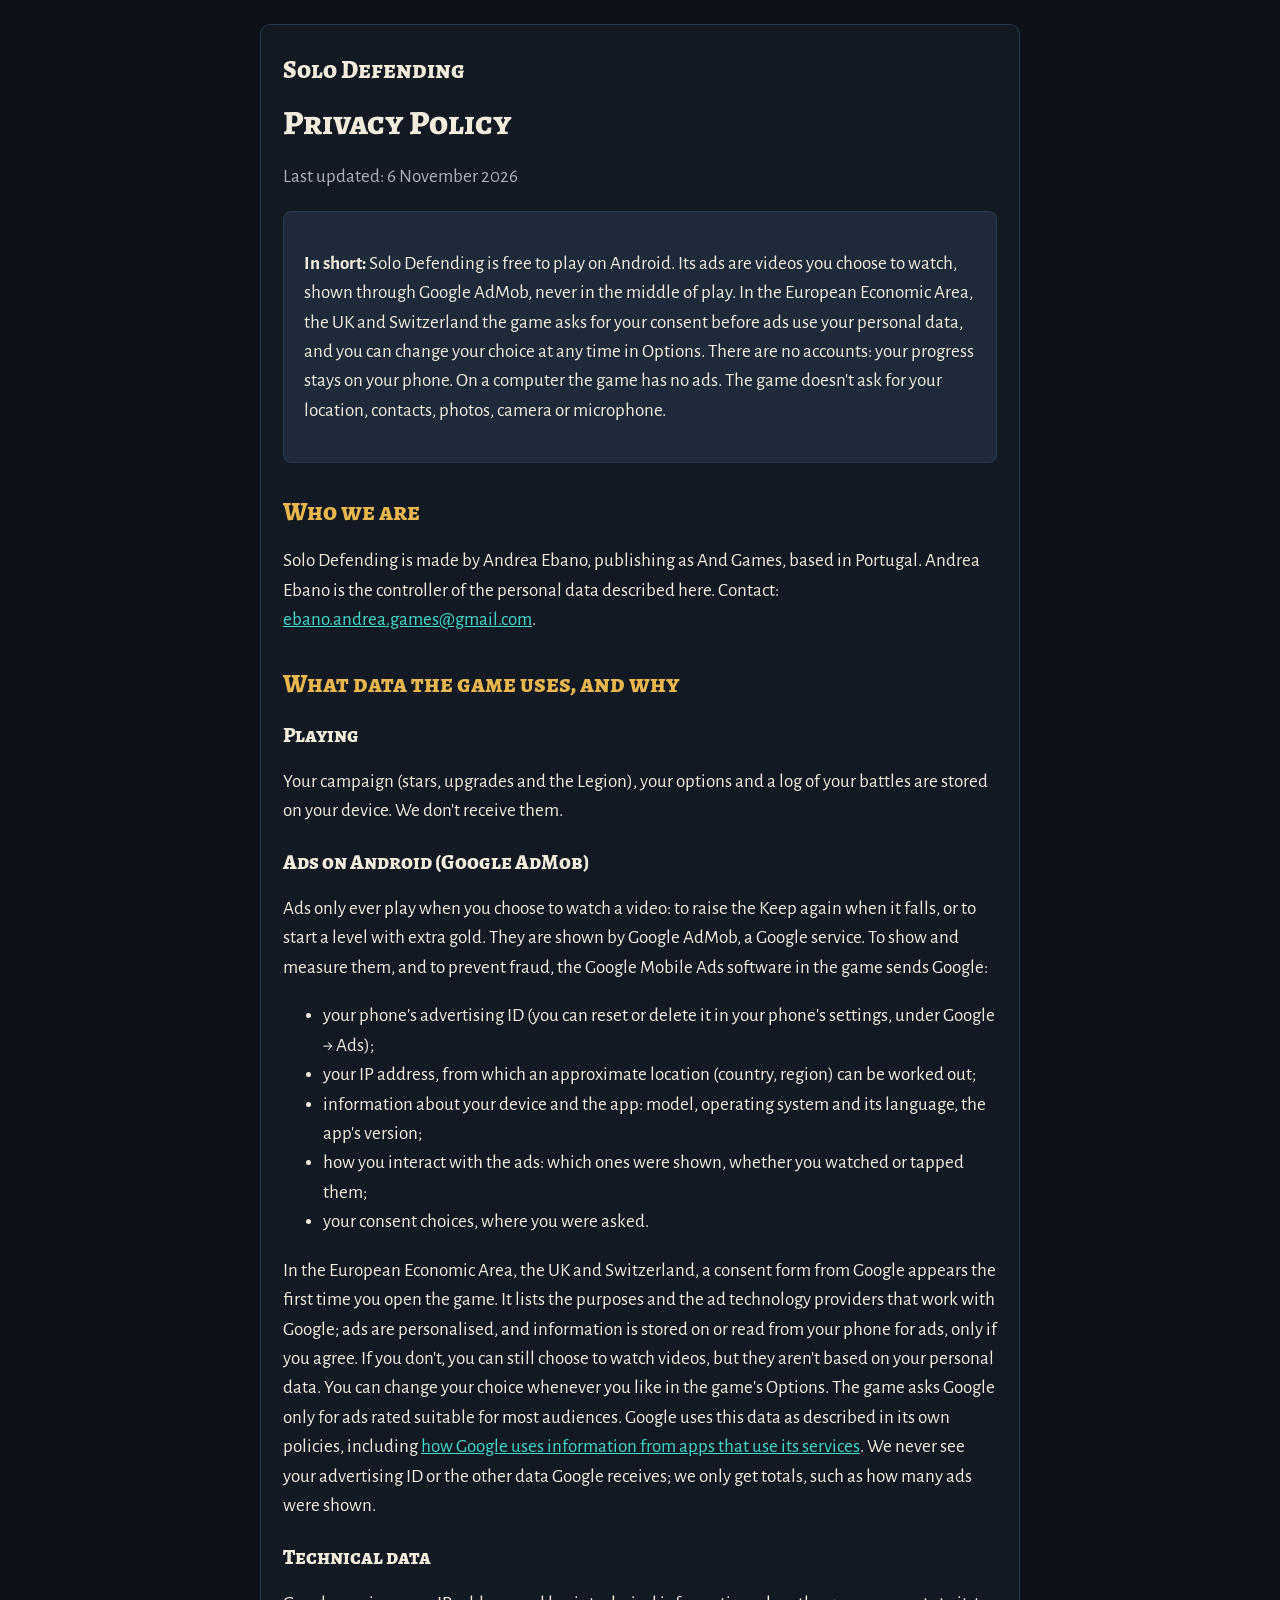
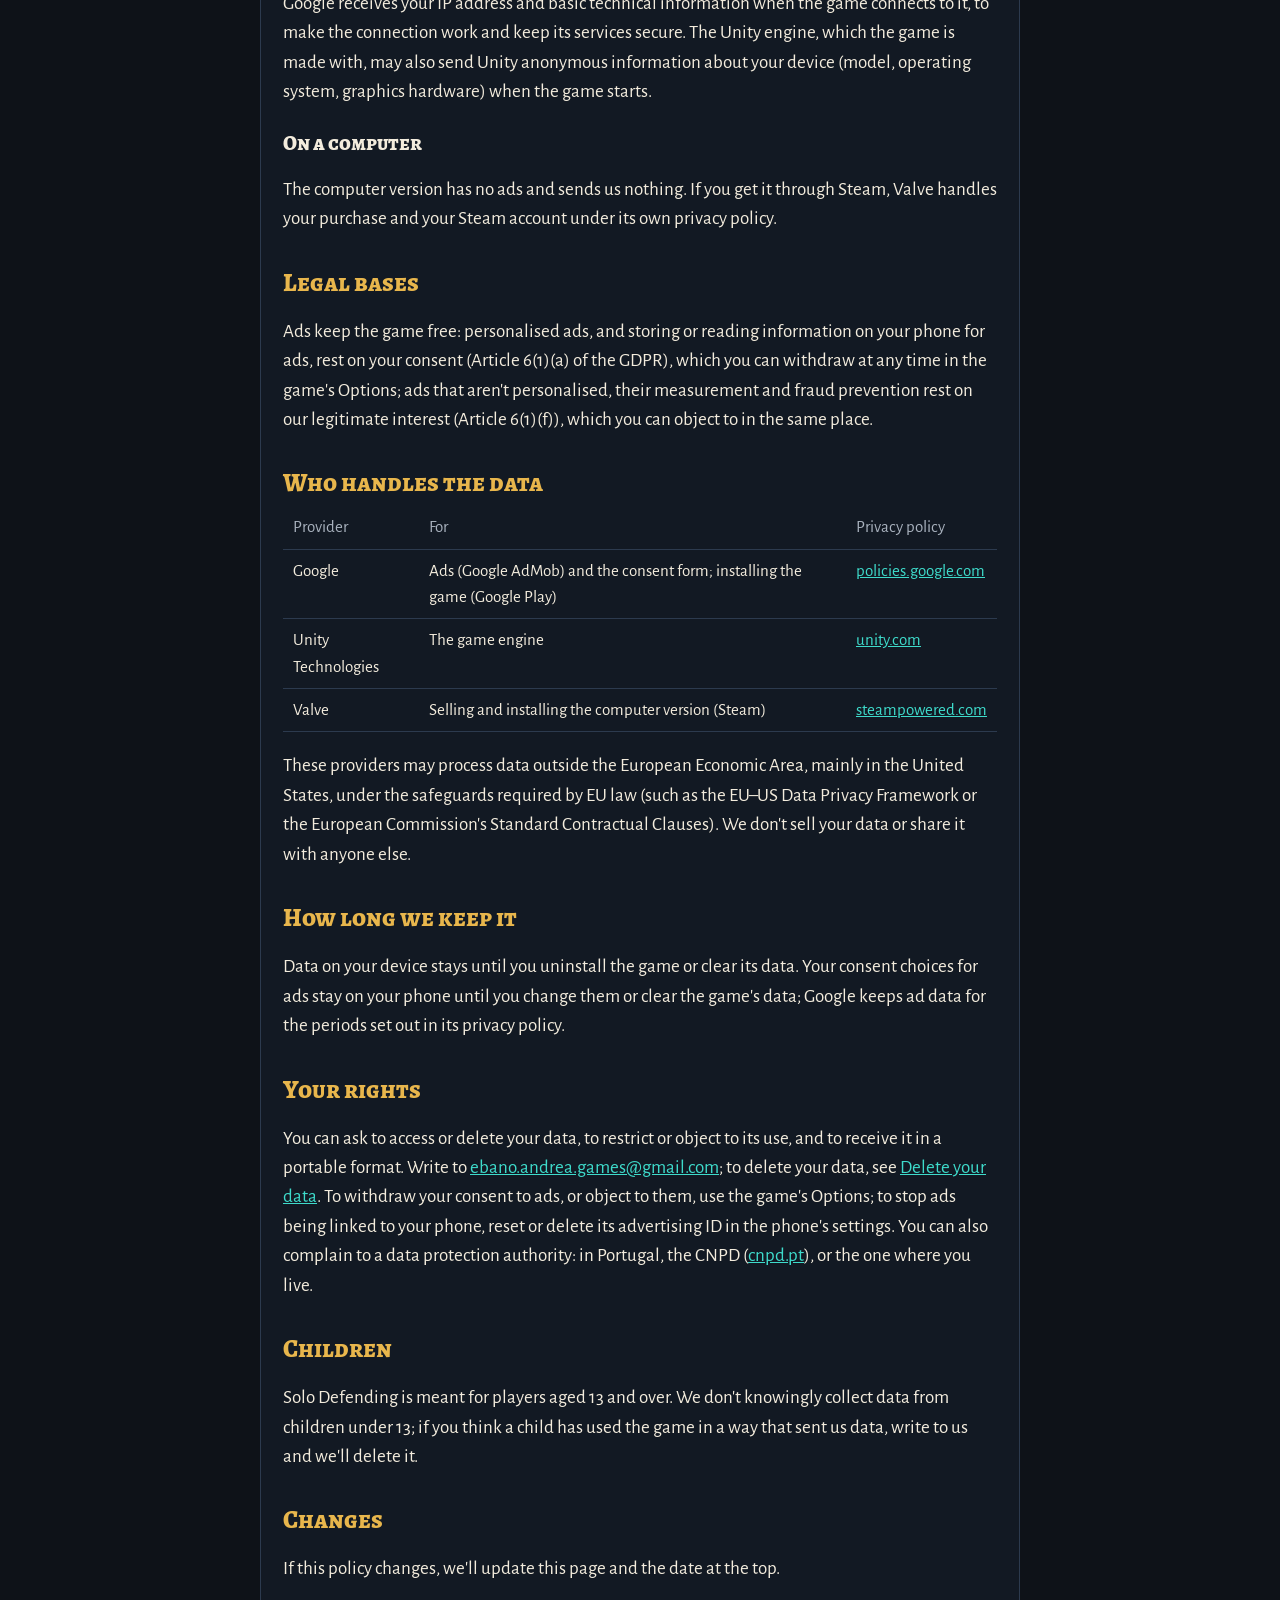
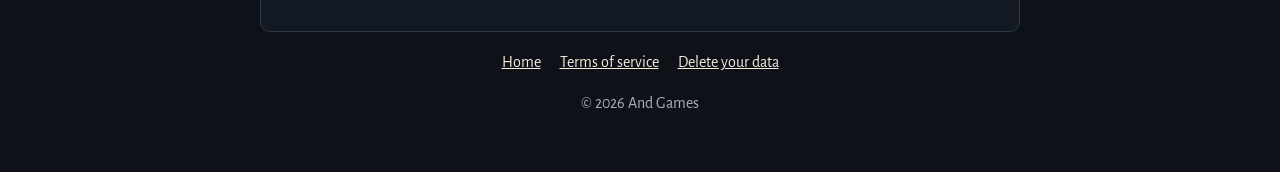
==== privacy/index.html @ f0a59958 "Solo Defending's site: home, privacy policy, terms and data deletion Co-Authored-By: Claude Opus 5.5" ====
<!doctype html>
<html lang="en">
<head>
	<meta charset="utf-8">
	<meta name="viewport" content="width=device-width, initial-scale=1">
	<title>Privacy Policy · Solo Defending</title>
	<meta name="description" content="What data Solo Defending uses, why, who handles it, and how to stop it.">
	<link rel="stylesheet" href="../style.css">
</head>
<body>
	<main>
		<nav class="top"><a class="logo small" href="../">Solo Defending</a></nav>

		<h1>Privacy Policy</h1>
		<p class="muted">Last updated: 6 November 2026</p>

		<div class="card">
			<p><strong>In short:</strong> Solo Defending is free to play on Android. Its ads are videos you choose to watch, shown through Google AdMob, never in the middle of play. In the European Economic Area, the UK and Switzerland the game asks for your consent before ads use your personal data, and you can change your choice at any time in Options. There are no accounts: your progress stays on your phone. On a computer the game has no ads. The game doesn't ask for your location, contacts, photos, camera or microphone.</p>
		</div>

		<h2>Who we are</h2>
		<p>Solo Defending is made by Andrea Ebano, publishing as And Games, based in Portugal. Andrea Ebano is the controller of the personal data described here. Contact: <a href="mailto:ebano.andrea.games@gmail.com">ebano.andrea.games@gmail.com</a>.</p>

		<h2>What data the game uses, and why</h2>

		<h3>Playing</h3>
		<p>Your campaign (stars, upgrades and the Legion), your options and a log of your battles are stored on your device. We don't receive them.</p>

		<h3>Ads on Android (Google AdMob)</h3>
		<p>Ads only ever play when you choose to watch a video: to raise the Keep again when it falls, or to start a level with extra gold. They are shown by Google AdMob, a Google service. To show and measure them, and to prevent fraud, the Google Mobile Ads software in the game sends Google:</p>
		<ul>
			<li>your phone's advertising ID (you can reset or delete it in your phone's settings, under Google → Ads);</li>
			<li>your IP address, from which an approximate location (country, region) can be worked out;</li>
			<li>information about your device and the app: model, operating system and its language, the app's version;</li>
			<li>how you interact with the ads: which ones were shown, whether you watched or tapped them;</li>
			<li>your consent choices, where you were asked.</li>
		</ul>
		<p>In the European Economic Area, the UK and Switzerland, a consent form from Google appears the first time you open the game. It lists the purposes and the ad technology providers that work with Google; ads are personalised, and information is stored on or read from your phone for ads, only if you agree. If you don't, you can still choose to watch videos, but they aren't based on your personal data. You can change your choice whenever you like in the game's Options. The game asks Google only for ads rated suitable for most audiences. Google uses this data as described in its own policies, including <a href="https://policies.google.com/technologies/partner-sites">how Google uses information from apps that use its services</a>. We never see your advertising ID or the other data Google receives; we only get totals, such as how many ads were shown.</p>

		<h3>Technical data</h3>
		<p>Google receives your IP address and basic technical information when the game connects to it, to make the connection work and keep its services secure. The Unity engine, which the game is made with, may also send Unity anonymous information about your device (model, operating system, graphics hardware) when the game starts.</p>

		<h3>On a computer</h3>
		<p>The computer version has no ads and sends us nothing. If you get it through Steam, Valve handles your purchase and your Steam account under its own privacy policy.</p>

		<h2>Legal bases</h2>
		<p>Ads keep the game free: personalised ads, and storing or reading information on your phone for ads, rest on your consent (Article 6(1)(a) of the GDPR), which you can withdraw at any time in the game's Options; ads that aren't personalised, their measurement and fraud prevention rest on our legitimate interest (Article 6(1)(f)), which you can object to in the same place.</p>

		<h2>Who handles the data</h2>
		<table>
			<tr><th>Provider</th><th>For</th><th>Privacy policy</th></tr>
			<tr><td>Google</td><td>Ads (Google AdMob) and the consent form; installing the game (Google Play)</td><td><a href="https://policies.google.com/privacy">policies.google.com</a></td></tr>
			<tr><td>Unity Technologies</td><td>The game engine</td><td><a href="https://unity.com/legal/privacy-policy">unity.com</a></td></tr>
			<tr><td>Valve</td><td>Selling and installing the computer version (Steam)</td><td><a href="https://store.steampowered.com/privacy_agreement/">steampowered.com</a></td></tr>
		</table>
		<p>These providers may process data outside the European Economic Area, mainly in the United States, under the safeguards required by EU law (such as the EU–US Data Privacy Framework or the European Commission's Standard Contractual Clauses). We don't sell your data or share it with anyone else.</p>

		<h2>How long we keep it</h2>
		<p>Data on your device stays until you uninstall the game or clear its data. Your consent choices for ads stay on your phone until you change them or clear the game's data; Google keeps ad data for the periods set out in its privacy policy.</p>

		<h2>Your rights</h2>
		<p>You can ask to access or delete your data, to restrict or object to its use, and to receive it in a portable format. Write to <a href="mailto:ebano.andrea.games@gmail.com">ebano.andrea.games@gmail.com</a>; to delete your data, see <a href="../delete/">Delete your data</a>. To withdraw your consent to ads, or object to them, use the game's Options; to stop ads being linked to your phone, reset or delete its advertising ID in the phone's settings. You can also complain to a data protection authority: in Portugal, the CNPD (<a href="https://www.cnpd.pt">cnpd.pt</a>), or the one where you live.</p>

		<h2>Children</h2>
		<p>Solo Defending is meant for players aged 13 and over. We don't knowingly collect data from children under 13; if you think a child has used the game in a way that sent us data, write to us and we'll delete it.</p>

		<h2>Changes</h2>
		<p>If this policy changes, we'll update this page and the date at the top.</p>
	</main>
	<footer>
		<a href="../">Home</a>
		<a href="../terms/">Terms of service</a>
		<a href="../delete/">Delete your data</a>
		<p>© 2026 And Games</p>
	</footer>
</body>
</html>
---- style.css ----
/* Solo Defending website: the game's night, its teal and gold, and its fonts (Alegreya, SIL OFL 1.1, served from here). */
@font-face {
	font-family: "Alegreya SC";
	src: url("fonts/AlegreyaSC-ExtraBold.ttf") format("truetype");
	font-weight: 800;
	font-display: swap;
}
@font-face {
	font-family: "Alegreya Sans";
	src: url("fonts/AlegreyaSans-Regular.ttf") format("truetype");
	font-weight: 400;
	font-display: swap;
}
@font-face {
	font-family: "Alegreya Sans";
	src: url("fonts/AlegreyaSans-Bold.ttf") format("truetype");
	font-weight: 700;
	font-display: swap;
}

:root {
	--bg: #0e1218;
	--page: #121923;
	--panel: #1e2a3a;
	--edge: #2c3a4e;
	--text: #f3ecdd;
	--muted: #a8b1bd;
	--teal: #3edbcb;
	--teal-dark: #1e7f78;
	--gold: #e8b64c;
}

* { box-sizing: border-box; }

html { background: var(--bg); }

body {
	margin: 0;
	background: var(--bg);
	color: var(--text);
	font-family: "Alegreya Sans", Verdana, sans-serif;
	font-size: 19px;
	line-height: 1.55;
}

main {
	max-width: 760px;
	margin: 24px auto 0;
	padding: 32px 22px 28px;
	background: var(--page);
	border: 1px solid var(--edge);
	border-radius: 10px;
}

a { color: var(--teal); }

h1, h2, h3, .logo, .button { font-family: "Alegreya SC", Georgia, serif; font-weight: 800; }

h1, h2, h3 { line-height: 1.2; }

h1 { font-size: 34px; margin: 0 0 10px; }
h2 { font-size: 25px; margin: 34px 0 8px; color: var(--gold); }
h3 { font-size: 21px; margin: 24px 0 4px; }

.muted { color: var(--muted); }

.logo {
	display: inline-block;
	color: var(--text);
	font-size: 52px;
	line-height: 1.1;
	text-decoration: none;
}
.logo.small { font-size: 25px; }

.tagline { color: var(--teal); font-size: 22px; margin: 10px 0 24px; }

.hero { text-align: center; }
.hero img { display: block; width: 192px; height: 192px; margin: 0 auto 18px; border-radius: 22%; }

.card {
	background: var(--panel);
	border: 1px solid var(--edge);
	border-radius: 8px;
	padding: 18px 20px;
	margin: 18px 0;
}

.button {
	display: inline-block;
	min-width: 220px;
	padding: 14px 24px;
	margin: 6px;
	color: #06221f;
	background: #24b3a5;
	border-radius: 8px;
	font-size: 21px;
	text-align: center;
	text-decoration: none;
}
.button.disabled { color: var(--text); background: var(--edge); pointer-events: none; }

nav.top { display: flex; align-items: center; justify-content: space-between; gap: 12px; margin-bottom: 18px; }

footer {
	max-width: 760px;
	margin: 0 auto;
	padding: 18px 16px 40px;
	color: var(--muted);
	font-size: 16px;
	text-align: center;
}
footer a { color: var(--text); margin: 0 8px; }

table { width: 100%; border-collapse: collapse; font-size: 17px; }
th, td { text-align: left; vertical-align: top; padding: 8px 10px; border-bottom: 1px solid var(--edge); }
th { color: var(--muted); font-weight: 400; }

@media (max-width: 520px) {
	body { font-size: 18px; }
	main { margin-top: 0; border-width: 0; border-radius: 0; }
	.logo { font-size: 36px; }
	.logo.small { font-size: 21px; }
	h1 { font-size: 26px; }
	h2 { font-size: 21px; }
	.button { width: 100%; margin: 6px 0; }
	table { font-size: 16px; }
}
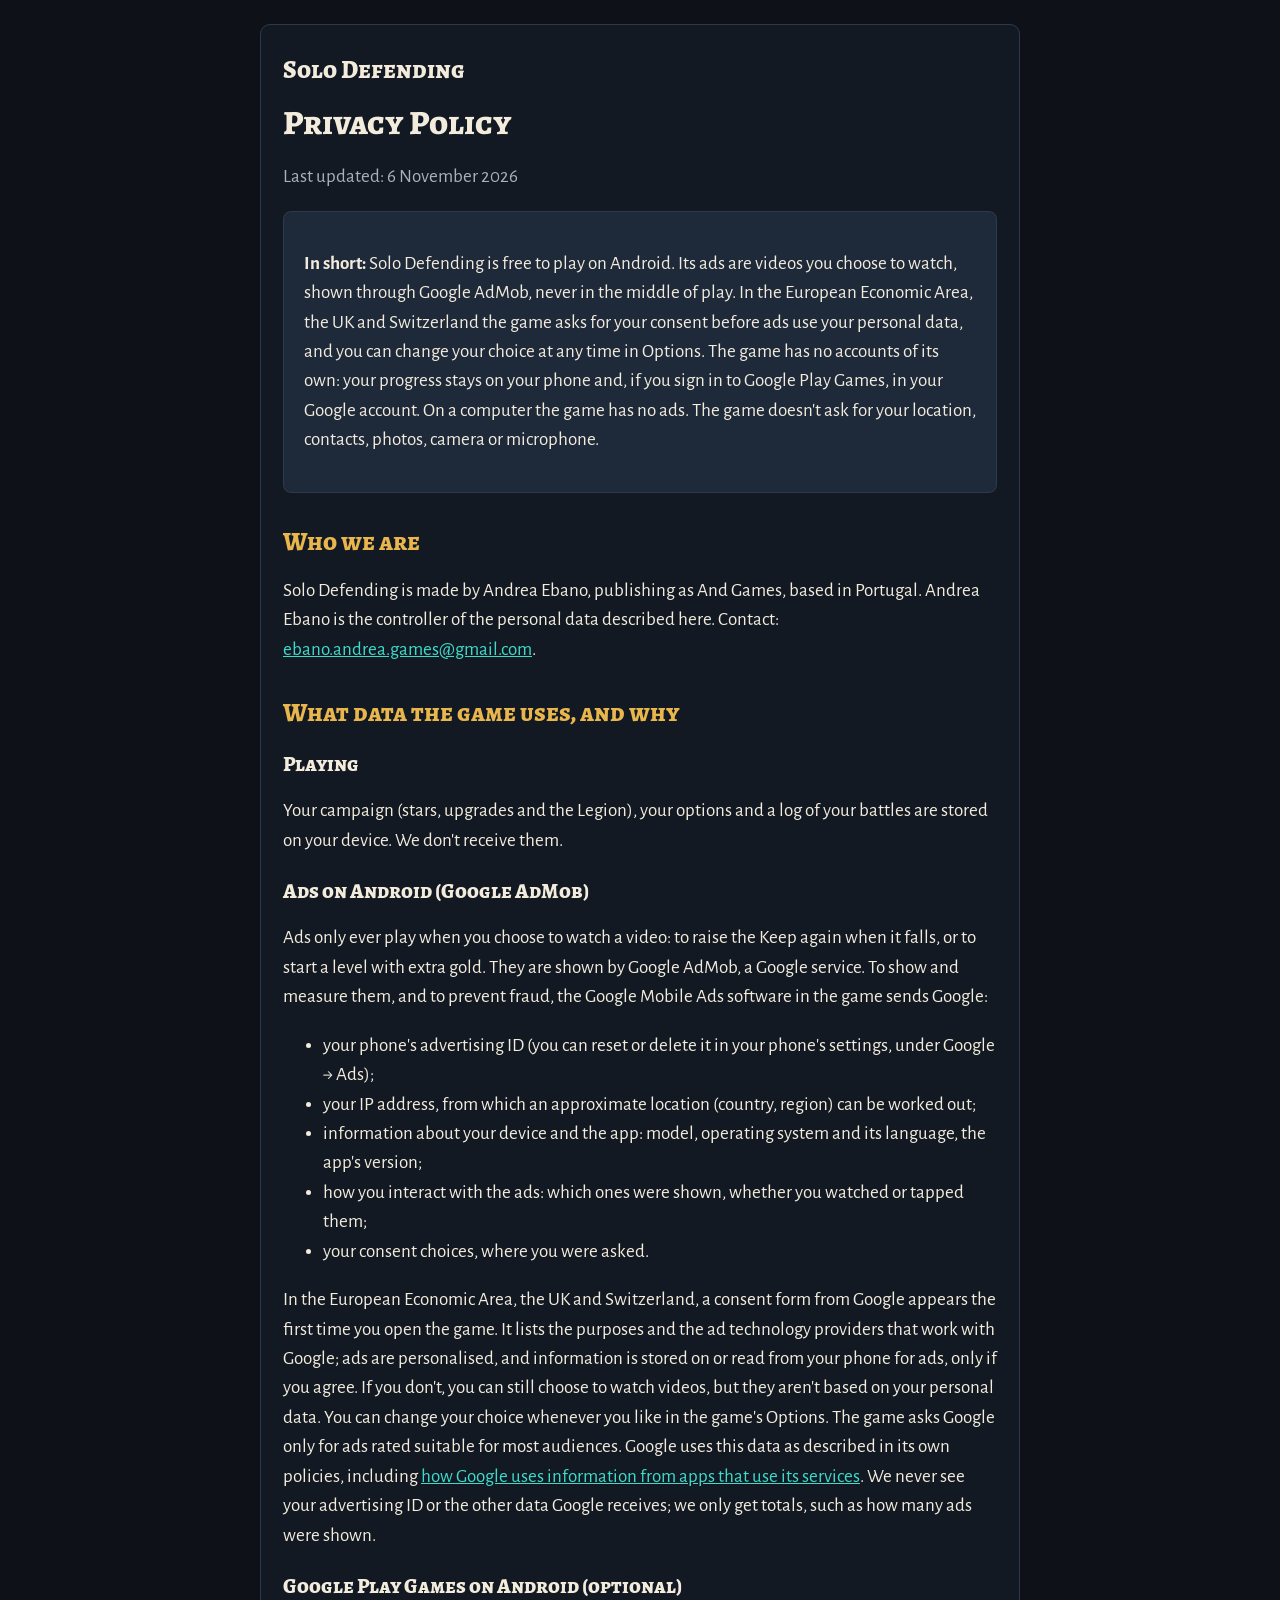
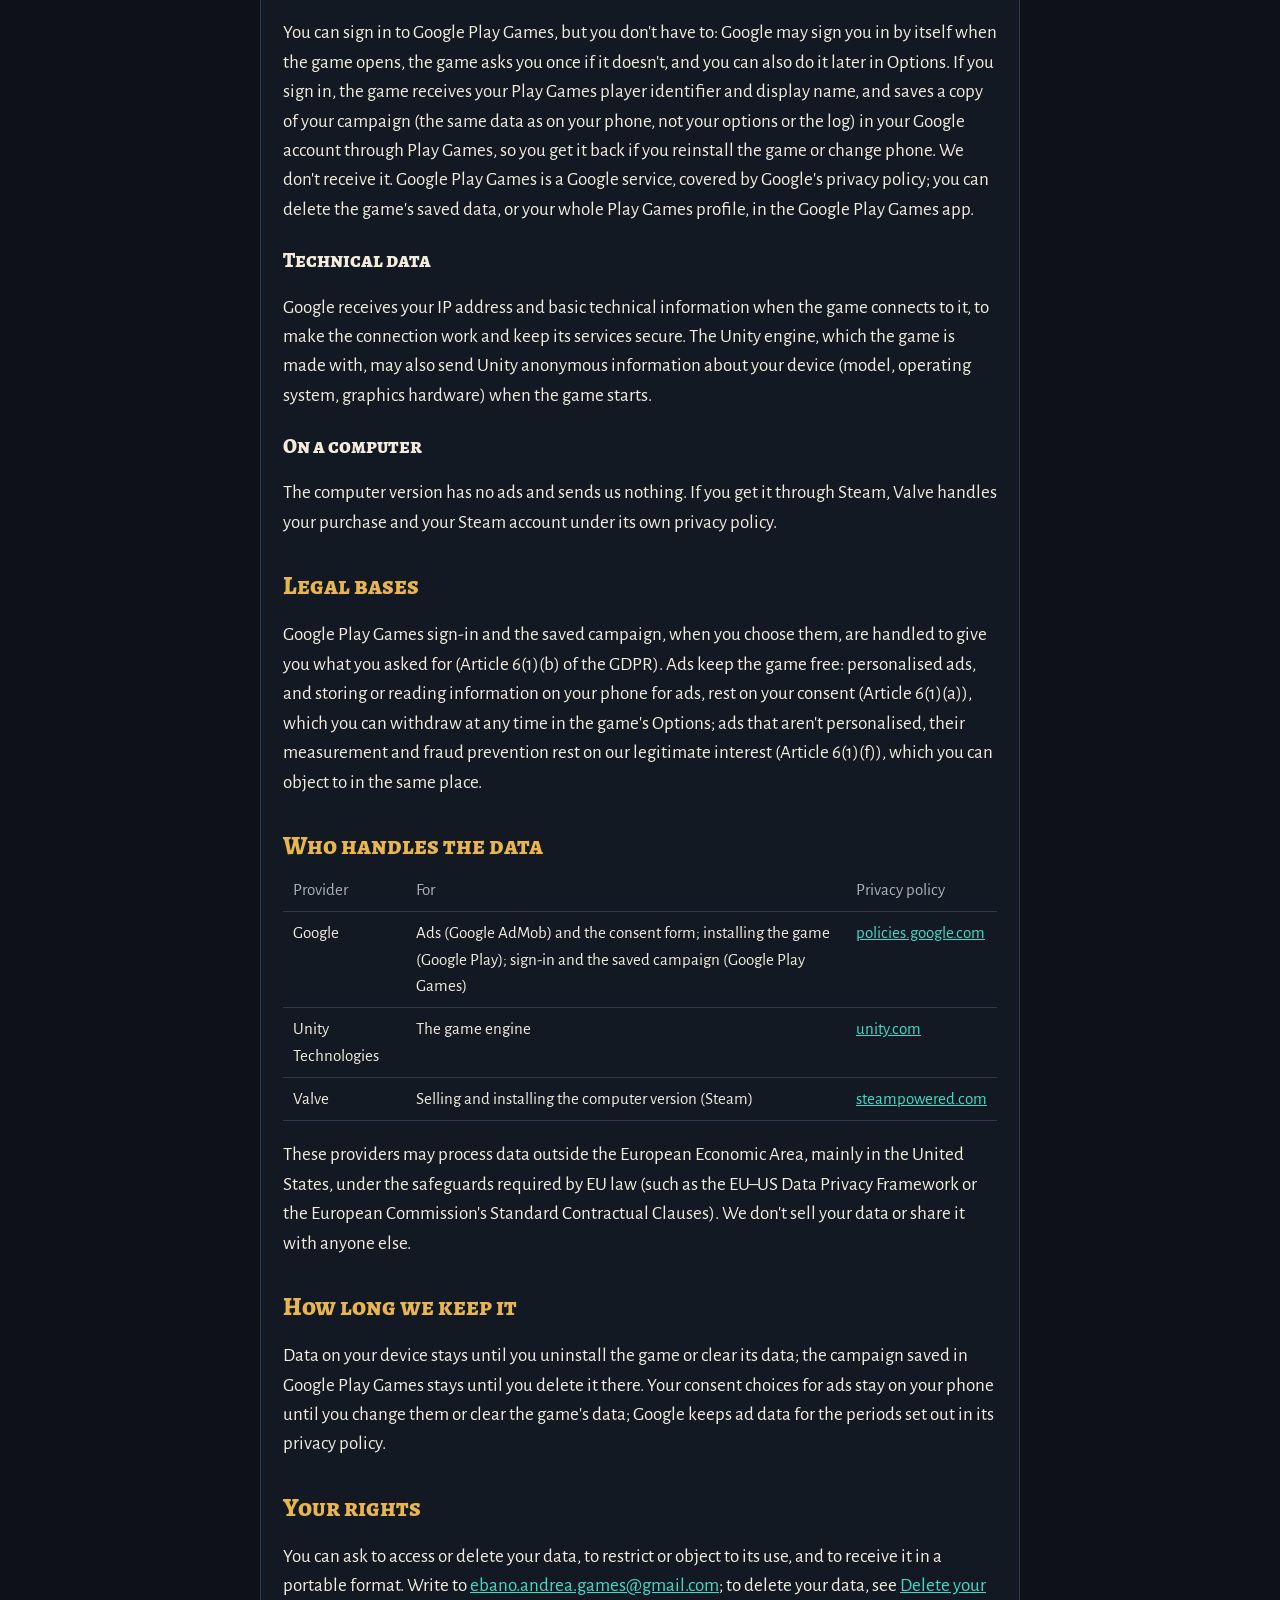
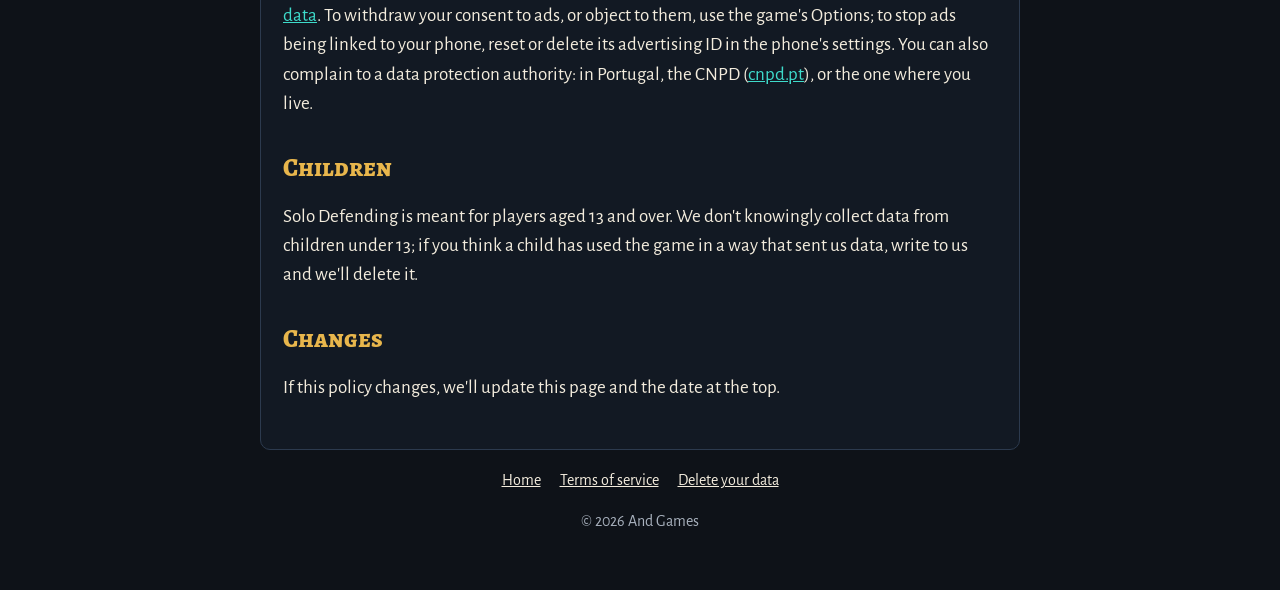
==== commit d131ab14: "Privacy, terms and data deletion: the optional copy of the campaign in Google Play Games Co-Authored" ====
--- a/privacy/index.html
+++ b/privacy/index.html
@@ -15,7 +15,7 @@
 		<p class="muted">Last updated: 6 November 2026</p>
 
 		<div class="card">
-			<p><strong>In short:</strong> Solo Defending is free to play on Android. Its ads are videos you choose to watch, shown through Google AdMob, never in the middle of play. In the European Economic Area, the UK and Switzerland the game asks for your consent before ads use your personal data, and you can change your choice at any time in Options. There are no accounts: your progress stays on your phone. On a computer the game has no ads. The game doesn't ask for your location, contacts, photos, camera or microphone.</p>
+			<p><strong>In short:</strong> Solo Defending is free to play on Android. Its ads are videos you choose to watch, shown through Google AdMob, never in the middle of play. In the European Economic Area, the UK and Switzerland the game asks for your consent before ads use your personal data, and you can change your choice at any time in Options. The game has no accounts of its own: your progress stays on your phone and, if you sign in to Google Play Games, in your Google account. On a computer the game has no ads. The game doesn't ask for your location, contacts, photos, camera or microphone.</p>
 		</div>
 
 		<h2>Who we are</h2>
@@ -37,6 +37,9 @@
 		</ul>
 		<p>In the European Economic Area, the UK and Switzerland, a consent form from Google appears the first time you open the game. It lists the purposes and the ad technology providers that work with Google; ads are personalised, and information is stored on or read from your phone for ads, only if you agree. If you don't, you can still choose to watch videos, but they aren't based on your personal data. You can change your choice whenever you like in the game's Options. The game asks Google only for ads rated suitable for most audiences. Google uses this data as described in its own policies, including <a href="https://policies.google.com/technologies/partner-sites">how Google uses information from apps that use its services</a>. We never see your advertising ID or the other data Google receives; we only get totals, such as how many ads were shown.</p>
 
+		<h3>Google Play Games on Android (optional)</h3>
+		<p>You can sign in to Google Play Games, but you don't have to: Google may sign you in by itself when the game opens, the game asks you once if it doesn't, and you can also do it later in Options. If you sign in, the game receives your Play Games player identifier and display name, and saves a copy of your campaign (the same data as on your phone, not your options or the log) in your Google account through Play Games, so you get it back if you reinstall the game or change phone. We don't receive it. Google Play Games is a Google service, covered by Google's privacy policy; you can delete the game's saved data, or your whole Play Games profile, in the Google Play Games app.</p>
+
 		<h3>Technical data</h3>
 		<p>Google receives your IP address and basic technical information when the game connects to it, to make the connection work and keep its services secure. The Unity engine, which the game is made with, may also send Unity anonymous information about your device (model, operating system, graphics hardware) when the game starts.</p>
 
@@ -44,19 +47,19 @@
 		<p>The computer version has no ads and sends us nothing. If you get it through Steam, Valve handles your purchase and your Steam account under its own privacy policy.</p>
 
 		<h2>Legal bases</h2>
-		<p>Ads keep the game free: personalised ads, and storing or reading information on your phone for ads, rest on your consent (Article 6(1)(a) of the GDPR), which you can withdraw at any time in the game's Options; ads that aren't personalised, their measurement and fraud prevention rest on our legitimate interest (Article 6(1)(f)), which you can object to in the same place.</p>
+		<p>Google Play Games sign-in and the saved campaign, when you choose them, are handled to give you what you asked for (Article 6(1)(b) of the GDPR). Ads keep the game free: personalised ads, and storing or reading information on your phone for ads, rest on your consent (Article 6(1)(a)), which you can withdraw at any time in the game's Options; ads that aren't personalised, their measurement and fraud prevention rest on our legitimate interest (Article 6(1)(f)), which you can object to in the same place.</p>
 
 		<h2>Who handles the data</h2>
 		<table>
 			<tr><th>Provider</th><th>For</th><th>Privacy policy</th></tr>
-			<tr><td>Google</td><td>Ads (Google AdMob) and the consent form; installing the game (Google Play)</td><td><a href="https://policies.google.com/privacy">policies.google.com</a></td></tr>
+			<tr><td>Google</td><td>Ads (Google AdMob) and the consent form; installing the game (Google Play); sign-in and the saved campaign (Google Play Games)</td><td><a href="https://policies.google.com/privacy">policies.google.com</a></td></tr>
 			<tr><td>Unity Technologies</td><td>The game engine</td><td><a href="https://unity.com/legal/privacy-policy">unity.com</a></td></tr>
 			<tr><td>Valve</td><td>Selling and installing the computer version (Steam)</td><td><a href="https://store.steampowered.com/privacy_agreement/">steampowered.com</a></td></tr>
 		</table>
 		<p>These providers may process data outside the European Economic Area, mainly in the United States, under the safeguards required by EU law (such as the EU–US Data Privacy Framework or the European Commission's Standard Contractual Clauses). We don't sell your data or share it with anyone else.</p>
 
 		<h2>How long we keep it</h2>
-		<p>Data on your device stays until you uninstall the game or clear its data. Your consent choices for ads stay on your phone until you change them or clear the game's data; Google keeps ad data for the periods set out in its privacy policy.</p>
+		<p>Data on your device stays until you uninstall the game or clear its data; the campaign saved in Google Play Games stays until you delete it there. Your consent choices for ads stay on your phone until you change them or clear the game's data; Google keeps ad data for the periods set out in its privacy policy.</p>
 
 		<h2>Your rights</h2>
 		<p>You can ask to access or delete your data, to restrict or object to its use, and to receive it in a portable format. Write to <a href="mailto:ebano.andrea.games@gmail.com">ebano.andrea.games@gmail.com</a>; to delete your data, see <a href="../delete/">Delete your data</a>. To withdraw your consent to ads, or object to them, use the game's Options; to stop ads being linked to your phone, reset or delete its advertising ID in the phone's settings. You can also complain to a data protection authority: in Portugal, the CNPD (<a href="https://www.cnpd.pt">cnpd.pt</a>), or the one where you live.</p>
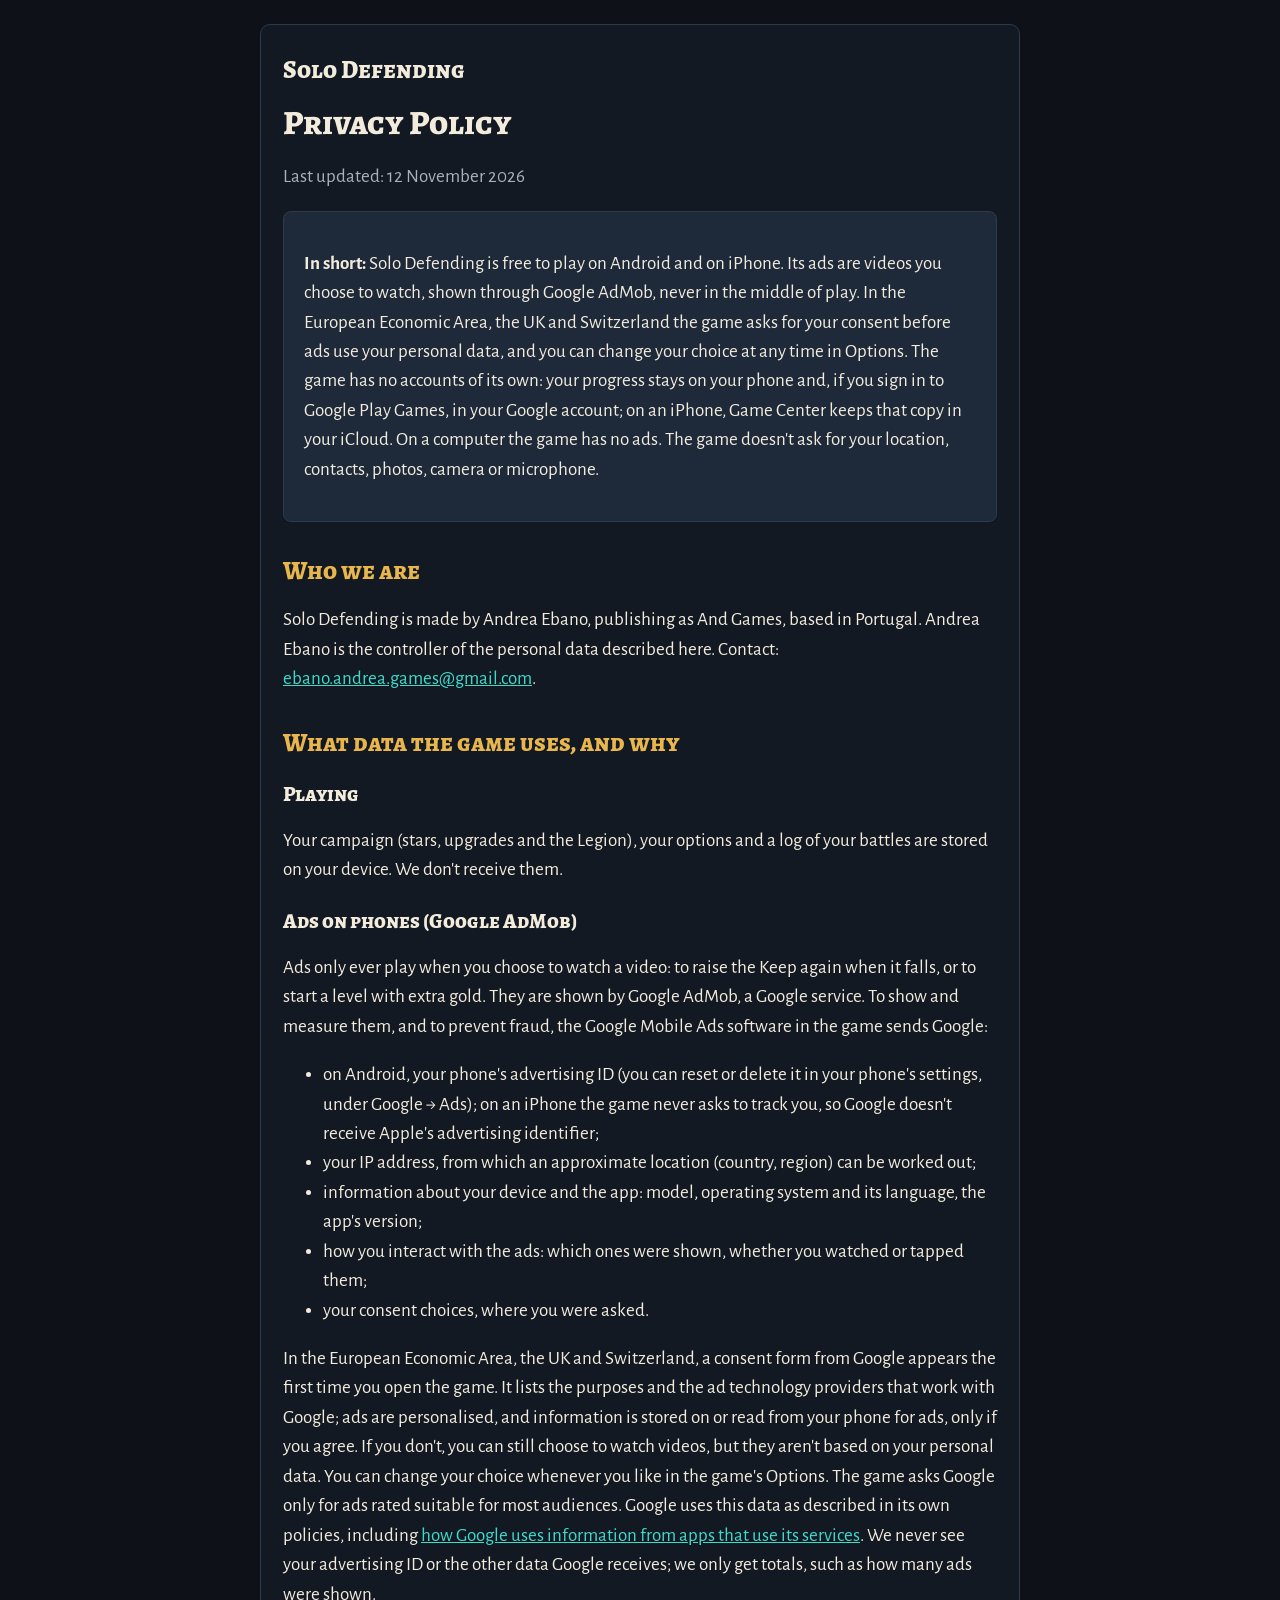
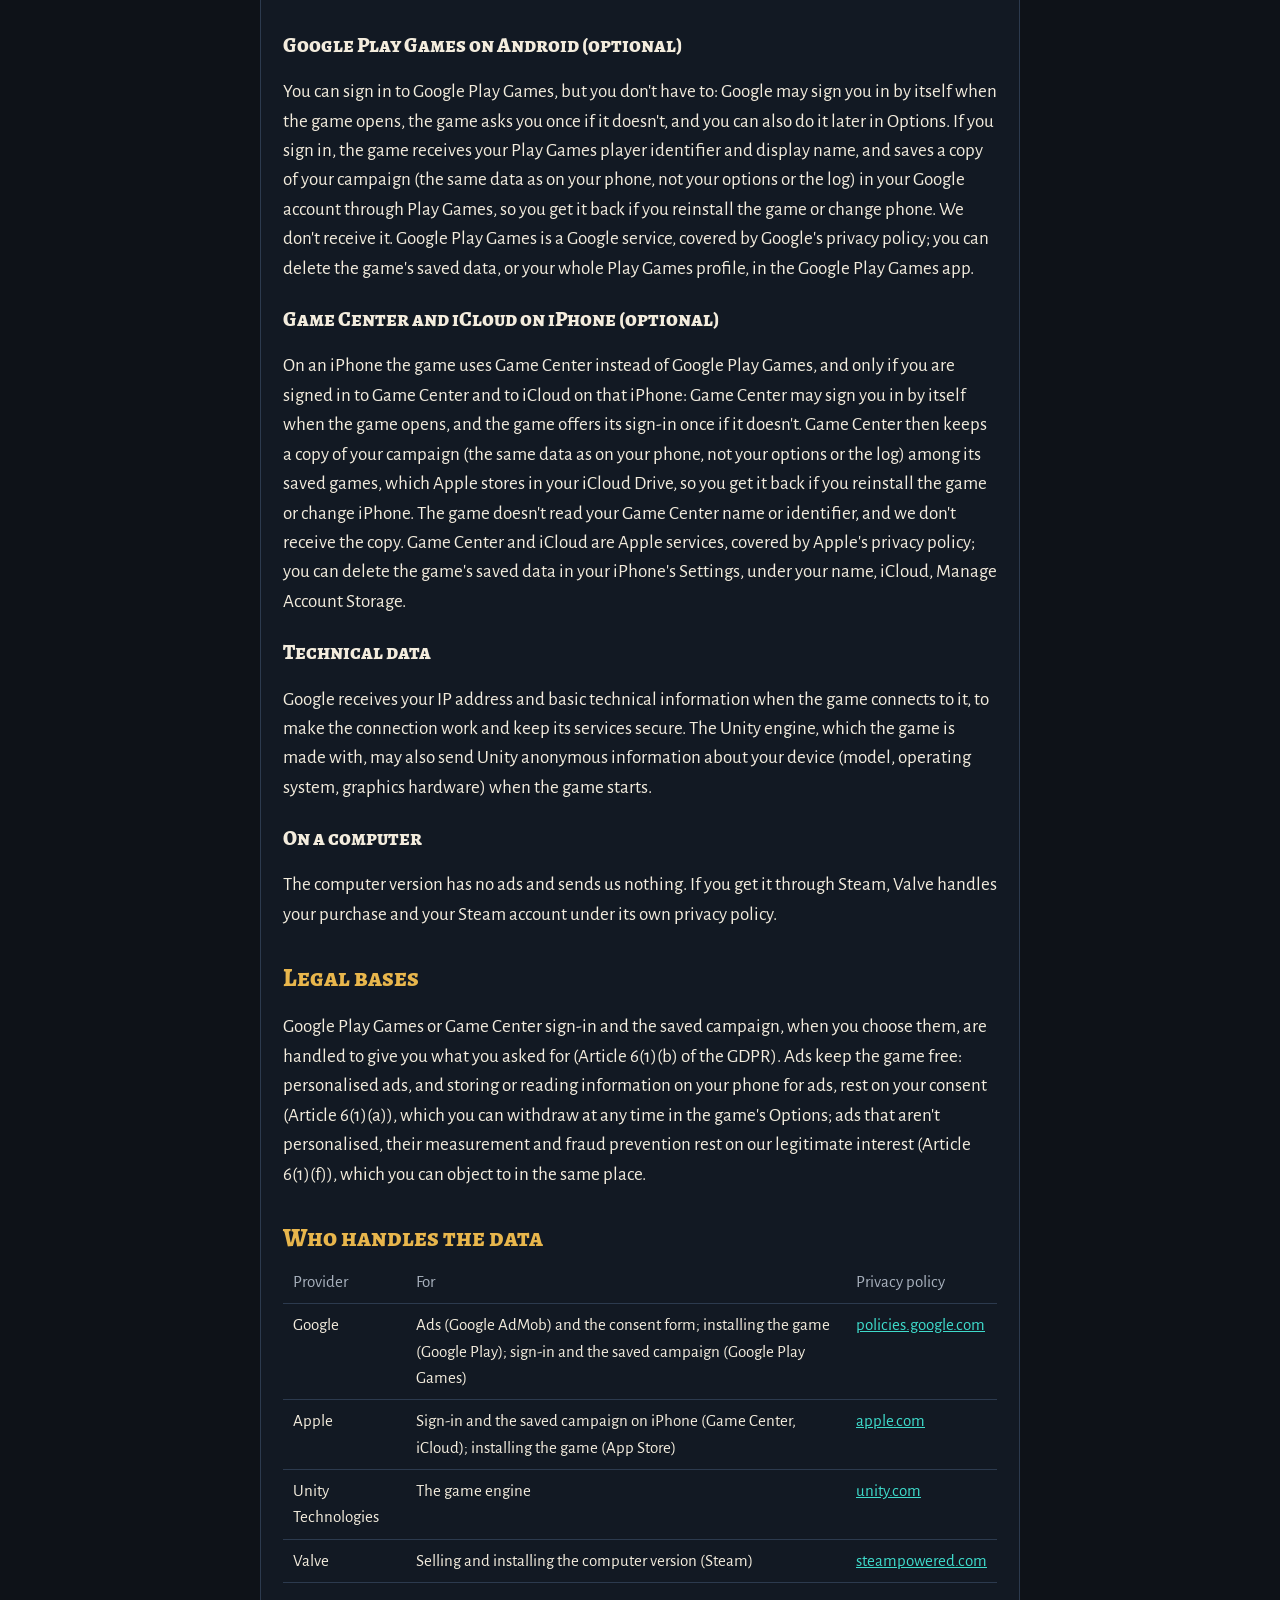
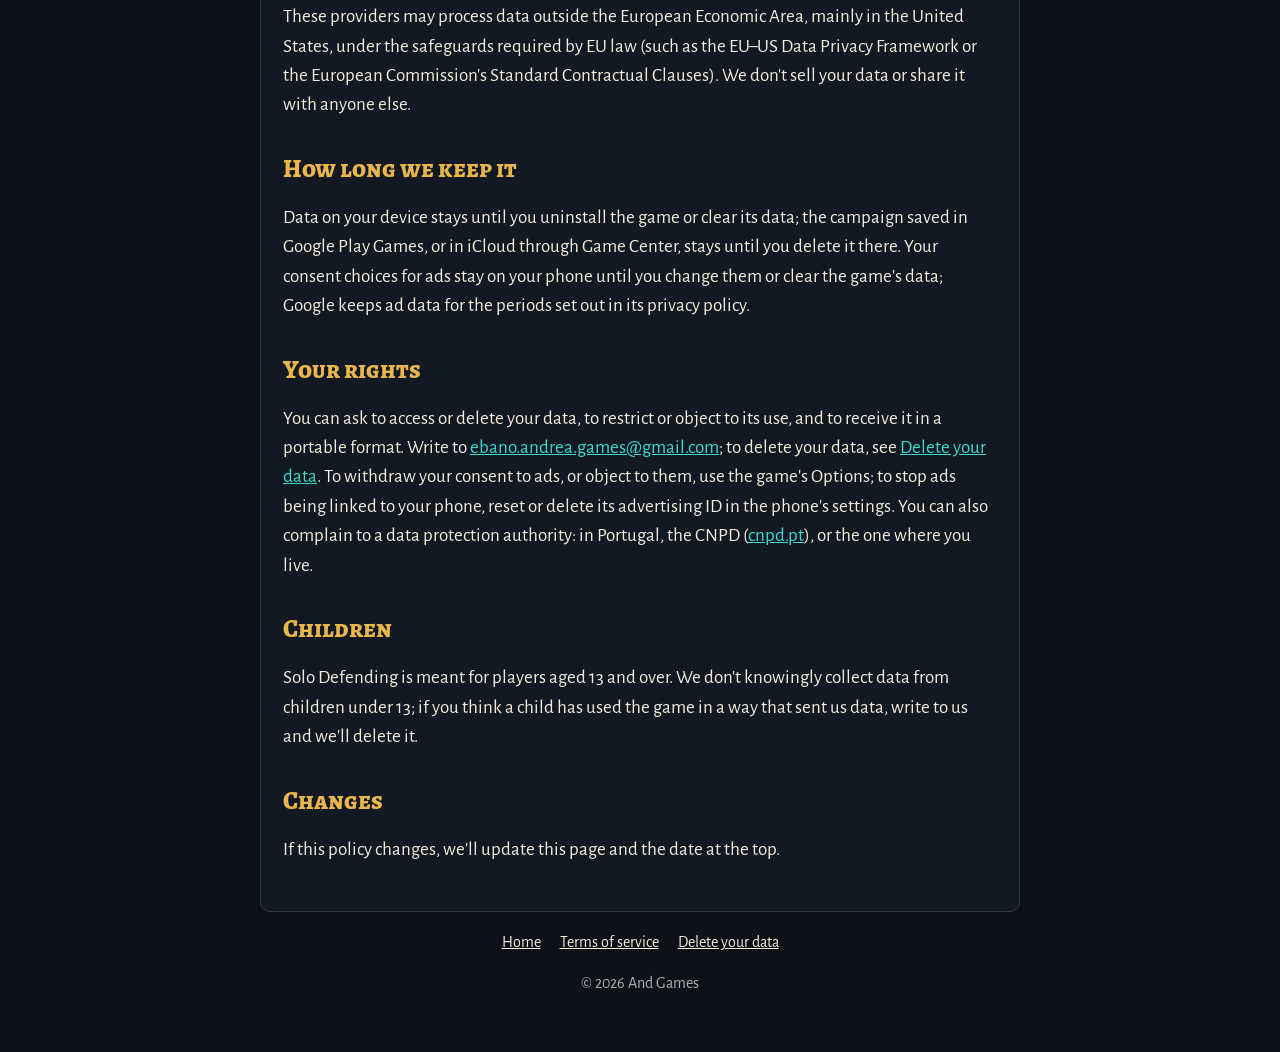
==== commit 98eff2cb: "Privacy policy and data deletion: Game Center, iCloud and ads on iPhone The game now has an iPhone v" ====
--- a/privacy/index.html
+++ b/privacy/index.html
@@ -12,10 +12,10 @@
 		<nav class="top"><a class="logo small" href="../">Solo Defending</a></nav>
 
 		<h1>Privacy Policy</h1>
-		<p class="muted">Last updated: 6 November 2026</p>
+		<p class="muted">Last updated: 12 November 2026</p>
 
 		<div class="card">
-			<p><strong>In short:</strong> Solo Defending is free to play on Android. Its ads are videos you choose to watch, shown through Google AdMob, never in the middle of play. In the European Economic Area, the UK and Switzerland the game asks for your consent before ads use your personal data, and you can change your choice at any time in Options. The game has no accounts of its own: your progress stays on your phone and, if you sign in to Google Play Games, in your Google account. On a computer the game has no ads. The game doesn't ask for your location, contacts, photos, camera or microphone.</p>
+			<p><strong>In short:</strong> Solo Defending is free to play on Android and on iPhone. Its ads are videos you choose to watch, shown through Google AdMob, never in the middle of play. In the European Economic Area, the UK and Switzerland the game asks for your consent before ads use your personal data, and you can change your choice at any time in Options. The game has no accounts of its own: your progress stays on your phone and, if you sign in to Google Play Games, in your Google account; on an iPhone, Game Center keeps that copy in your iCloud. On a computer the game has no ads. The game doesn't ask for your location, contacts, photos, camera or microphone.</p>
 		</div>
 
 		<h2>Who we are</h2>
@@ -26,10 +26,10 @@
 		<h3>Playing</h3>
 		<p>Your campaign (stars, upgrades and the Legion), your options and a log of your battles are stored on your device. We don't receive them.</p>
 
-		<h3>Ads on Android (Google AdMob)</h3>
+		<h3>Ads on phones (Google AdMob)</h3>
 		<p>Ads only ever play when you choose to watch a video: to raise the Keep again when it falls, or to start a level with extra gold. They are shown by Google AdMob, a Google service. To show and measure them, and to prevent fraud, the Google Mobile Ads software in the game sends Google:</p>
 		<ul>
-			<li>your phone's advertising ID (you can reset or delete it in your phone's settings, under Google → Ads);</li>
+			<li>on Android, your phone's advertising ID (you can reset or delete it in your phone's settings, under Google → Ads); on an iPhone the game never asks to track you, so Google doesn't receive Apple's advertising identifier;</li>
 			<li>your IP address, from which an approximate location (country, region) can be worked out;</li>
 			<li>information about your device and the app: model, operating system and its language, the app's version;</li>
 			<li>how you interact with the ads: which ones were shown, whether you watched or tapped them;</li>
@@ -40,6 +40,9 @@
 		<h3>Google Play Games on Android (optional)</h3>
 		<p>You can sign in to Google Play Games, but you don't have to: Google may sign you in by itself when the game opens, the game asks you once if it doesn't, and you can also do it later in Options. If you sign in, the game receives your Play Games player identifier and display name, and saves a copy of your campaign (the same data as on your phone, not your options or the log) in your Google account through Play Games, so you get it back if you reinstall the game or change phone. We don't receive it. Google Play Games is a Google service, covered by Google's privacy policy; you can delete the game's saved data, or your whole Play Games profile, in the Google Play Games app.</p>
 
+		<h3>Game Center and iCloud on iPhone (optional)</h3>
+		<p>On an iPhone the game uses Game Center instead of Google Play Games, and only if you are signed in to Game Center and to iCloud on that iPhone: Game Center may sign you in by itself when the game opens, and the game offers its sign-in once if it doesn't. Game Center then keeps a copy of your campaign (the same data as on your phone, not your options or the log) among its saved games, which Apple stores in your iCloud Drive, so you get it back if you reinstall the game or change iPhone. The game doesn't read your Game Center name or identifier, and we don't receive the copy. Game Center and iCloud are Apple services, covered by Apple's privacy policy; you can delete the game's saved data in your iPhone's Settings, under your name, iCloud, Manage Account Storage.</p>
+
 		<h3>Technical data</h3>
 		<p>Google receives your IP address and basic technical information when the game connects to it, to make the connection work and keep its services secure. The Unity engine, which the game is made with, may also send Unity anonymous information about your device (model, operating system, graphics hardware) when the game starts.</p>
 
@@ -47,19 +50,20 @@
 		<p>The computer version has no ads and sends us nothing. If you get it through Steam, Valve handles your purchase and your Steam account under its own privacy policy.</p>
 
 		<h2>Legal bases</h2>
-		<p>Google Play Games sign-in and the saved campaign, when you choose them, are handled to give you what you asked for (Article 6(1)(b) of the GDPR). Ads keep the game free: personalised ads, and storing or reading information on your phone for ads, rest on your consent (Article 6(1)(a)), which you can withdraw at any time in the game's Options; ads that aren't personalised, their measurement and fraud prevention rest on our legitimate interest (Article 6(1)(f)), which you can object to in the same place.</p>
+		<p>Google Play Games or Game Center sign-in and the saved campaign, when you choose them, are handled to give you what you asked for (Article 6(1)(b) of the GDPR). Ads keep the game free: personalised ads, and storing or reading information on your phone for ads, rest on your consent (Article 6(1)(a)), which you can withdraw at any time in the game's Options; ads that aren't personalised, their measurement and fraud prevention rest on our legitimate interest (Article 6(1)(f)), which you can object to in the same place.</p>
 
 		<h2>Who handles the data</h2>
 		<table>
 			<tr><th>Provider</th><th>For</th><th>Privacy policy</th></tr>
 			<tr><td>Google</td><td>Ads (Google AdMob) and the consent form; installing the game (Google Play); sign-in and the saved campaign (Google Play Games)</td><td><a href="https://policies.google.com/privacy">policies.google.com</a></td></tr>
+			<tr><td>Apple</td><td>Sign-in and the saved campaign on iPhone (Game Center, iCloud); installing the game (App Store)</td><td><a href="https://www.apple.com/legal/privacy/">apple.com</a></td></tr>
 			<tr><td>Unity Technologies</td><td>The game engine</td><td><a href="https://unity.com/legal/privacy-policy">unity.com</a></td></tr>
 			<tr><td>Valve</td><td>Selling and installing the computer version (Steam)</td><td><a href="https://store.steampowered.com/privacy_agreement/">steampowered.com</a></td></tr>
 		</table>
 		<p>These providers may process data outside the European Economic Area, mainly in the United States, under the safeguards required by EU law (such as the EU–US Data Privacy Framework or the European Commission's Standard Contractual Clauses). We don't sell your data or share it with anyone else.</p>
 
 		<h2>How long we keep it</h2>
-		<p>Data on your device stays until you uninstall the game or clear its data; the campaign saved in Google Play Games stays until you delete it there. Your consent choices for ads stay on your phone until you change them or clear the game's data; Google keeps ad data for the periods set out in its privacy policy.</p>
+		<p>Data on your device stays until you uninstall the game or clear its data; the campaign saved in Google Play Games, or in iCloud through Game Center, stays until you delete it there. Your consent choices for ads stay on your phone until you change them or clear the game's data; Google keeps ad data for the periods set out in its privacy policy.</p>
 
 		<h2>Your rights</h2>
 		<p>You can ask to access or delete your data, to restrict or object to its use, and to receive it in a portable format. Write to <a href="mailto:ebano.andrea.games@gmail.com">ebano.andrea.games@gmail.com</a>; to delete your data, see <a href="../delete/">Delete your data</a>. To withdraw your consent to ads, or object to them, use the game's Options; to stop ads being linked to your phone, reset or delete its advertising ID in the phone's settings. You can also complain to a data protection authority: in Portugal, the CNPD (<a href="https://www.cnpd.pt">cnpd.pt</a>), or the one where you live.</p>
